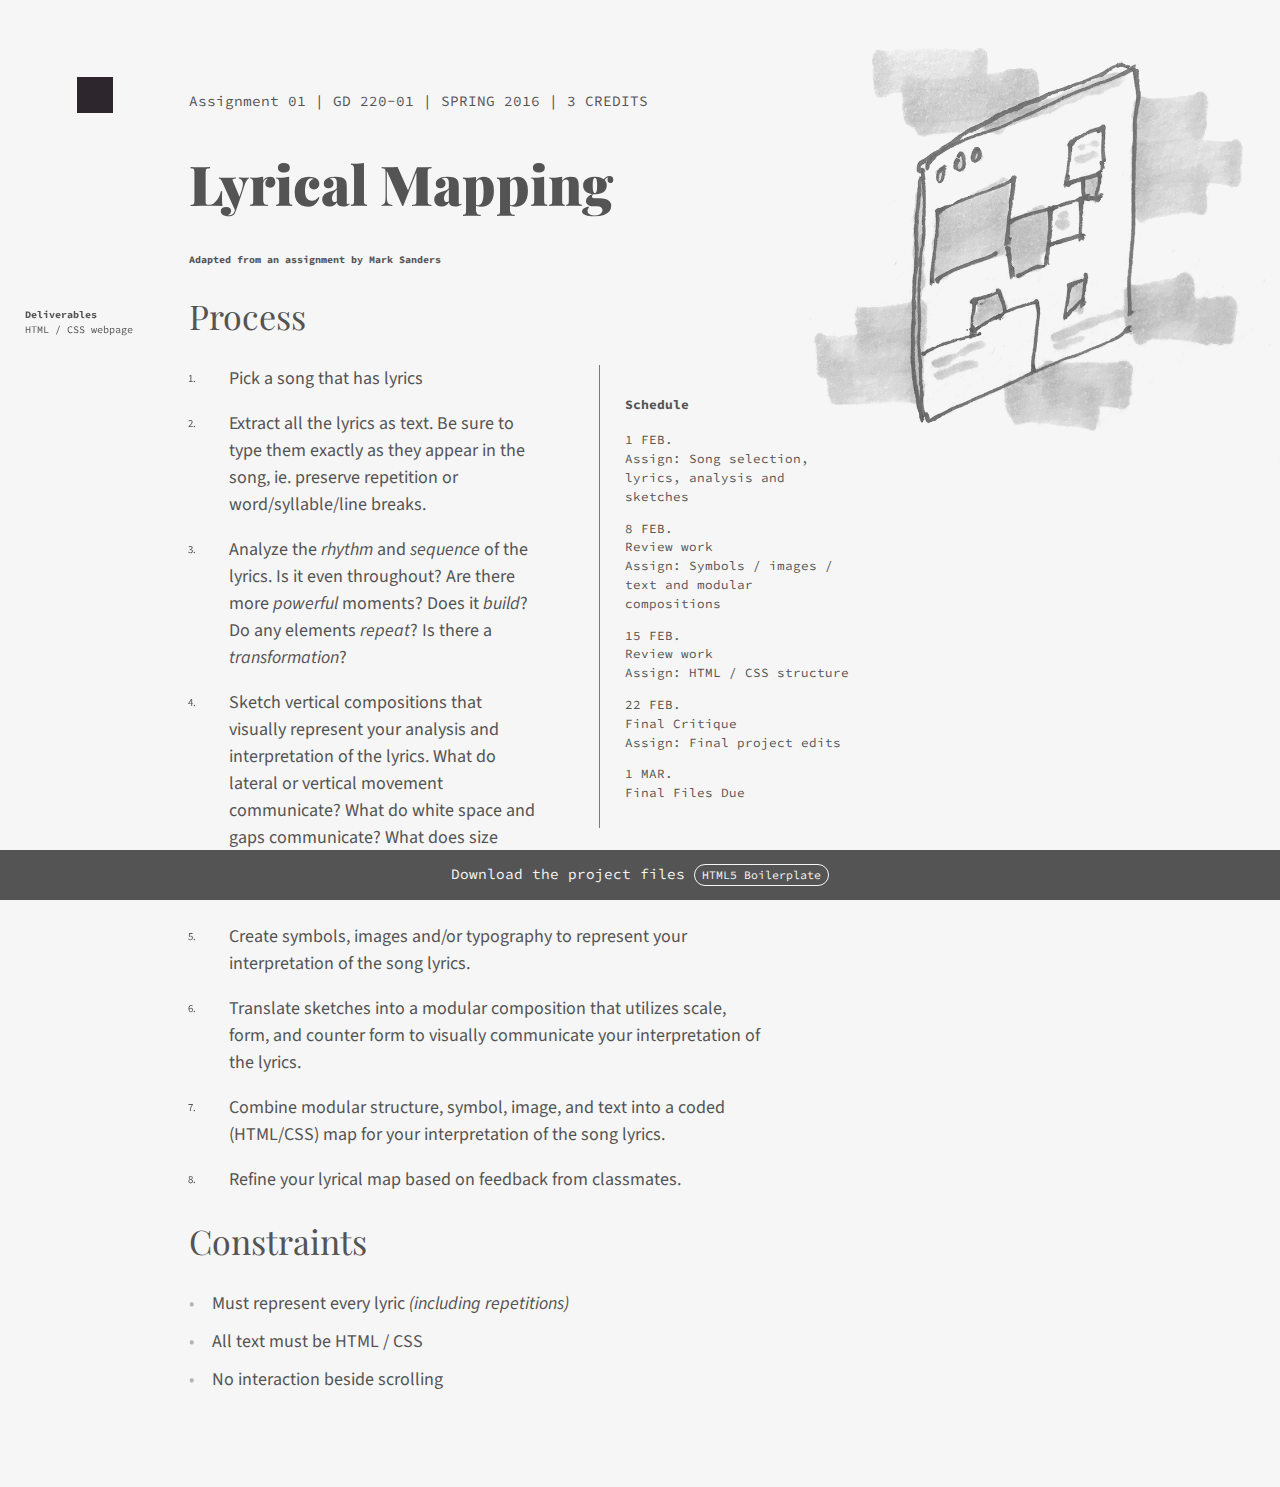
==== assignment-1/index.html @ 88cbe3e4 "updates" ====
<!doctype html>
<html class="no-js" lang="">
    <head>
        <meta charset="utf-8">
        <meta http-equiv="x-ua-compatible" content="ie=edge">
        <title></title>
        <meta name="description" content="">
        <meta name="viewport" content="width=device-width, initial-scale=1">

        <link rel="manifest" href="site.webmanifest">
        <link rel="apple-touch-icon" href="icon.png">
        <!-- Place favicon.ico in the root directory -->
        <link rel="stylesheet" href="../css/normalize.css">
        <link rel="stylesheet" href="../css/assignment.css">
        <link href="https://fonts.googleapis.com/css?family=Source+Code+Pro" rel="stylesheet">
        <link href="https://fonts.googleapis.com/css?family=Playfair+Display:400,400i,900,900i" rel="stylesheet">
        <link href="https://fonts.googleapis.com/css?family=Source+Sans+Pro:400,400i,700" rel="stylesheet">
        <link href="https://fonts.googleapis.com/css?family=Hanalei+Fill|Shrikhand" rel="stylesheet">
    </head>
    <body class="assignment-1">
      <div class="main-nav">

        <div class="openlink"></div>

      <ul class="navitems">
        <li><a href="../assignment-1/index.html">Assignment 1</a></li>
        <li><a href="../assignment-2/index.html">Assignment 2</a></li>
        <li><a href="../syllabus/index.html">Syllabus</a></li>
        <li><a href="https://mica.instructure.com/courses/2441">Instructure</a></li>

        <li><a class="closelink" href="#">×</a></li>
      </ul>

      </div>
        <!--[if lte IE 9]>
            <p class="browserupgrade">You are using an <strong>outdated</strong> browser. Please <a href="https://browsehappy.com/">upgrade your browser</a> to improve your experience and security.</p>
        <![endif]-->

        <!-- Add your site or application content here -->

    <div class="main-content-well">
        <p class="monospace">Assignment 01 | GD 220-01 | SPRING 2016 | 3 CREDITS</p>

        <h1 id="graphic-design-2">Lyrical Mapping</h1>
        <h5>Adapted from an assignment by Mark Sanders</h5>


        <div class="aside-left monospace">
        <p class="monospace"><strong>Deliverables</strong><br>
        HTML / CSS webpage
      </div>





        <h2 id="course-description">Process</h2>

        <div class="aside-right monospace">
        <h4>Schedule</h4>

        <p>1 FEB.<br/>
        Assign: Song selection, lyrics, analysis and sketches</p>

        <p>8 FEB.<br/>
        Review work<br/>
        Assign: Symbols / images / text and modular compositions</p>

        <p>15 FEB.<br/>
        Review work<br/>
        Assign: HTML / CSS structure</p>

        <p>22 FEB.<br/>
        Final Critique<br/>
        Assign: Final project edits</p>

        <p>1 MAR.<br/>
        Final Files Due</p>
        </div>

        <ol>
          <li>Pick a song that has lyrics</li>
          <li>Extract all the lyrics as text. Be sure to type them exactly as they appear in the song, ie.
          preserve repetition or word/syllable/line breaks.</li>

          <li>Analyze the <em>rhythm</em> and <em>sequence</em> of the lyrics. Is it even
          throughout? Are there more <em>powerful</em> moments? Does it
          <em>build</em>? Do any elements <em>repeat</em>? Is there a <em>transformation</em>?</li>

          <li>Sketch vertical compositions that visually represent your analysis and interpretation of the
          lyrics. What do lateral or vertical movement communicate? What do white space and gaps
          communicate? What does size communicate? What does density communicate?</li>

          <li>Create symbols, images and/or typography to represent your interpretation of the song lyrics.</li>

          <li>Translate sketches into a modular composition that utilizes scale, form, and counter form to
          visually communicate your interpretation of the lyrics.</li>

          <li>Combine modular structure, symbol, image, and text into a coded (HTML/CSS) map for
          your interpretation of the song lyrics.</li>

          <li>Refine your lyrical map based on feedback from classmates.</li>
        </ol>

        <h2>Constraints</h2>
        <ul>
        <li>Must represent every lyric <em>(including repetitions)</em></li>
        <li>All text must be HTML / CSS</li>
        <li>No interaction beside scrolling</li>
      </ul>



      </div>

      <div class="call-to-action">

        Download the project files <a href="https://html5boilerplate.com" class="button">HTML5 Boilerplate</a>

      </div>


        <script src="js/vendor/modernizr-3.5.0.min.js"></script>
        <script src="https://code.jquery.com/jquery-3.2.1.min.js" integrity="sha256-hwg4gsxgFZhOsEEamdOYGBf13FyQuiTwlAQgxVSNgt4=" crossorigin="anonymous"></script>
        <script>window.jQuery || document.write('<script src="js/vendor/jquery-3.2.1.min.js"><\/script>')</script>
        <script src="../js/plugins.js"></script>
        <script src="../js/main.js"></script>

        <!-- Google Analytics: change UA-XXXXX-Y to be your site's ID. -->
        <script>
            window.ga=function(){ga.q.push(arguments)};ga.q=[];ga.l=+new Date;
            ga('create','UA-XXXXX-Y','auto');ga('send','pageview')
        </script>
        <script src="https://www.google-analytics.com/analytics.js" async defer></script>
    </body>
</html>
---- css/assignment.css ----
/*! HTML5 Boilerplate v6.0.1 | MIT License | https://html5boilerplate.com/ */

/*
 * What follows is the result of much research on cross-browser styling.
 * Credit left inline and big thanks to Nicolas Gallagher, Jonathan Neal,
 * Kroc Camen, and the H5BP dev community and team.
 */

/* ==========================================================================
   Base styles: opinionated defaults
   ========================================================================== */

html {
    color: #222;
    font-size: 1em;
    line-height: 1.4;
}

/*
 * Remove text-shadow in selection highlight:
 * https://twitter.com/miketaylr/status/12228805301
 *
 * Vendor-prefixed and regular ::selection selectors cannot be combined:
 * https://stackoverflow.com/a/16982510/7133471
 *
 * Customize the background color to match your design.
 */

::-moz-selection {
    background: #a2f1c1;
    text-shadow: none;
}

::selection {
    background: #a2f1c1;
    text-shadow: none;
}

/*
 * A better looking default horizontal rule
 */

hr {
    display: block;
    height: 1px;
    border: 0;
    border-top: 1px solid #ccc;
    margin: 1em 0;
    padding: 0;
}

/*
 * Remove the gap between audio, canvas, iframes,
 * images, videos and the bottom of their containers:
 * https://github.com/h5bp/html5-boilerplate/issues/440
 */

audio,
canvas,
iframe,
img,
svg,
video {
    vertical-align: middle;
}

/*
 * Remove default fieldset styles.
 */

fieldset {
    border: 0;
    margin: 0;
    padding: 0;
}

/*
 * Allow only vertical resizing of textareas.
 */

textarea {
    resize: vertical;
}

/* ==========================================================================
   Browser Upgrade Prompt
   ========================================================================== */

.browserupgrade {
    margin: 0.2em 0;
    background: #ccc;
    color: #000;
    padding: 0.2em 0;
}

/* ==========================================================================
   Author's custom styles
   ========================================================================== */

   @keyframes risein {
       from {transform:translateY(100%);}
       to {transform:translateY(0%);}
   }

 .animation .g,  .animation .d,  .animation .two {
   display: inline-block;
 }

 .animation {
    animation:spin 12s linear reverse infinite;
    display: inline-block;
    font-size: 30px;
    position: fixed;
    right:6vw;
    top:6vw;
    transform-style: preserve-3d;
    font-weight: bold;
 }

   .animation .g {
     animation:spin 6s linear -.4s infinite;
   }
   .animation .d {
     animation:spin 6s linear -.8s infinite;
   }
   .animation .two {
     animation:spin 6s linear -1.8s infinite;
   }


 body {
   padding:6vw;
   font-family: monospace;
   color:#545454;
   background-color:#f6f6f6;
   font-family: 'Source Sans Pro', sans-serif;
   font-size: 18px;
   line-height: 1.5;



 }



h1 {
font-family: 'Playfair Display', serif;
font-weight: 900;
font-size: 55px;
line-height: 1.2;

}

h2 {
font-size: 34px;
line-height: 1.2;
}

h3 {
font-size: 21px;
line-height: 1.2;
font-style: italic;
}

h4 {
font-size: 13px;
}

h5 {
font-size: 10px;
}

h2,h3 {
font-family: 'Playfair Display', serif;
font-weight: normal;
}

h4,h5,h6 {
  font-family: 'Source Code Pro', monospace;
}

.monospace, a {
  font-family: 'Source Code Pro', monospace;
  font-size: 80%;

}

p.small {
  font-size: 12px;
}

a {
  color:inherit;
  text-decoration: none;
  padding-bottom: .3em;
  padding-top: .3em;
  border-bottom: 1px solid transparent;
}

a:hover {
  border-bottom: 1px solid #2d262d;
}

.strikethrough:before {
  content:"";
  height:2px;
  background:#2d262d;
  position: absolute;
  width:120%;
  margin-top: .7em;
  transform: rotate(-8deg);
}

.strikethrough {
  position: relative;
}

.main-content-well {
  max-width: 32em;
}

ul {
  list-style: none;
  padding-left: 1.3em;
}



li {
  margin-bottom:.6em;
}

ul li:before {
  content: "•";
  padding-right: 1em;
  opacity:.4;
  margin-left: -1.3em;
}

ol.timeline {
  border-left:1px dashed black;
  margin-left: 2em;
}

ol li {
  list-style: none;
  counter-increment: step-counter;
  position: relative;
  margin: 1em 0;
  display: block;
}

.inactive {
  text-decoration: line-through;
  opacity:.7
}




ol li:before {
    content:counter(step-counter)"." ;
    margin-right: 5px;
    font-size: 60%;
    position:absolute;
    text-align: center;
    width:3em;
    margin-left: -5em;
    margin-top: 0;
    padding:.6em 0
}

.agenda-item {
  display:block;
}

.source {
  font-size: 60%;
  display: inline-block;
  border:1px solid rgba(0,0,0,.2);
  transform:translateY(-.1em);
  padding:.3em .6em;
  margin-left:.6em;
  text-transform: uppercase;
  border-radius: 100px;
}

.call-to-action {
  background:#545454;
  color: #f6f6f6;
  position:fixed;
  bottom:0;
  left:0;
  right:0;
  font-family: 'Source Code Pro', monospace;
  text-align: center;
  padding:1em .6em;
  transition: 300ms;
  font-size: 80%;
  animation:risein 1s ease 300ms both;
}

.call-to-action:hover {
  padding:1.6em .6em;
}

a.button {
  border:1px solid;
  border-radius: 100px;
  padding:.3em .6em;
  transition: 300ms;
}

a.button.inactive {
  opacity:.4;
}


a.button.active:hover {
  border:1px solid;
  border-radius: 100px;
  padding:.3em .6em;
  background:#f6f6f6;
  color: #545454;
  transition: 100ms;
}

/* assignment-2 styles */

@keyframes spin {
        from {
          transform:rotateX(60deg) rotateZ(0deg);
        }

        to {
          transform:rotateX(60deg) rotateZ(360deg);
        }
      }

      @keyframes fade-in {
        0% {
          transform:translateY(0px);
          opacity:1;
          animation-timing-function: ease-out;
        }

        10% {
          transform:translateY(-30px);
          opacity:1;
          animation-timing-function: ease-in;
        }

        20% {
          transform:translateY(0px);
          opacity:1;
          animation-timing-function: ease-out;
        }

        100% {
          transform:translateY(0px);
          opacity:1;
          animation-timing-function: ease-out;
        }
      }

      @keyframes spin-alt {
        from {
          transform:rotateX(-90deg) rotateY(0deg);
        }

        to {
          transform:rotateX(-90deg) rotateY(360deg);
        }
      }
      .a2-image-illustration {
          transform-style: preserve-3d;
          position: absolute;
          display:none;
          width:400px;
          height:400px;
          animation: spin 30s infinite linear reverse;
          left:60%;
          top:130px;
          transform-origin: 45% 45%;
        }

        .a2-image-illustration img {
          width:auto;
          height:100%;
          animation-name: fade-in;
          animation-duration:4000ms;
          animation-fill-mode: both;

          animation-iteration-count: infinite;
        }

        .a2-image-illustration .img-textbubble1 img {
          animation-delay:300ms;
        }

        .a2-image-illustration .img-imgbubble1 img {
          animation-delay:600ms;
        }

        .a2-image-illustration .img-textbubble2 img {
          animation-delay:900ms;
        }

        .a2-image-illustration .img-imgbubble2 img {
          animation-delay:1200ms;
        }





        .a2-image-illustration .img-line{
          background-image: url("../img/a2/line.png");
          background-size: contain;
          background-repeat: no-repeat;
          width:300px;
          height:300px;
          position: absolute;
        }

        .a2-image-illustration .img-shadow{
          background-image: url("../img/a2/shadow.png");
          transform:translateZ(-40px);
          background-size: contain;
          background-repeat: no-repeat;
          width:300px;
          height:300px;
          position: absolute;
        }

        .a2-image-illustration .img-textbubble1{
          transform:rotateX(-90deg);
          width:200px;
          height:200px;
          top: -120px;
          left: 200px;
          position: absolute;
          animation: spin-alt 30s infinite linear reverse;
          transform-origin: 35% 90%;
        }

        .a2-image-illustration .img-textbubble2{
          transform:rotateX(-90deg);
          width:200px;
          height:200px;
          top: 0px;
          left: 55px;
          position: absolute;
          animation: spin-alt 30s infinite linear reverse;
          transform-origin: 34% 90%;
        }

        .a2-image-illustration .img-imgbubble1{
          transform:rotateX(-90deg);
          width:200px;
          height:200px;
          top: -40px;
          left: 153px;
          position: absolute;
          animation: spin-alt 30s infinite linear reverse;
          transform-origin: 28% 90%;
        }
        .a2-image-illustration .img-imgbubble2{
          transform:rotateX(-90deg);
          top: 60px;
          left: -44px;
          width:200px;
          height:200px;
          position: absolute;
          animation: spin-alt 30s infinite linear reverse;
          transform-origin: 36% 90%;
        }

@media (min-width: 800px) {

  body {
    background-repeat: no-repeat;
  }

  body.assignment-1 {
    background-image:url("../img/bg-a1.png");
    background-position: top right;
    background-size: 40%;
  }

   body.assignment-2 {
    background-image:url("../img/a2/bg.png");
    background-size: 240px;
    background-position: 80% 20px;
  }

  .animation {
     font-size: 100px;
  }

  p.small {
    columns: 2;
    column-gap: 20px;
  }

.aside-right {
  float:right;
  font-size: 70%;
  margin: 0 -20% 10% 10%;
  padding:1em 2em;
  width:40%;
  border-left:1px solid rgba(0,0,0,.5);
}

.aside-left {
  position:fixed;
  font-size: 70%;
  left:0;
  padding:1em 2em;
  width:10%;
}

.main-content-well {
  margin-left:10%;
}

.a2-image-illustration {
  display:block;
}

}







/* ==========================================================================
   Helper classes
   ========================================================================== */

/*
 * Hide visually and from screen readers
 */

.hidden {
    display: none !important;
}

/*
 * Hide only visually, but have it available for screen readers:
 * https://snook.ca/archives/html_and_css/hiding-content-for-accessibility
 *
 * 1. For long content, line feeds are not interpreted as spaces and small width
 *    causes content to wrap 1 word per line:
 *    https://medium.com/@jessebeach/beware-smushed-off-screen-accessible-text-5952a4c2cbfe
 */

.visuallyhidden {
    border: 0;
    clip: rect(0 0 0 0);
    -webkit-clip-path: inset(50%);
    clip-path: inset(50%);
    height: 1px;
    margin: -1px;
    overflow: hidden;
    padding: 0;
    position: absolute;
    width: 1px;
    white-space: nowrap; /* 1 */
}

/*
 * Extends the .visuallyhidden class to allow the element
 * to be focusable when navigated to via the keyboard:
 * https://www.drupal.org/node/897638
 */

.visuallyhidden.focusable:active,
.visuallyhidden.focusable:focus {
    clip: auto;
    -webkit-clip-path: none;
    clip-path: none;
    height: auto;
    margin: 0;
    overflow: visible;
    position: static;
    width: auto;
    white-space: inherit;
}

/*
 * Hide visually and from screen readers, but maintain layout
 */

.invisible {
    visibility: hidden;
}

/*
 * Clearfix: contain floats
 *
 * For modern browsers
 * 1. The space content is one way to avoid an Opera bug when the
 *    `contenteditable` attribute is included anywhere else in the document.
 *    Otherwise it causes space to appear at the top and bottom of elements
 *    that receive the `clearfix` class.
 * 2. The use of `table` rather than `block` is only necessary if using
 *    `:before` to contain the top-margins of child elements.
 */

.clearfix:before,
.clearfix:after {
    content: " "; /* 1 */
    display: table; /* 2 */
}

.clearfix:after {
    clear: both;
}

/* ==========================================================================
   EXAMPLE Media Queries for Responsive Design.
   These examples override the primary ('mobile first') styles.
   Modify as content requires.
   ========================================================================== */

@media only screen and (min-width: 35em) {
    /* Style adjustments for viewports that meet the condition */
}

@media print,
       (-webkit-min-device-pixel-ratio: 1.25),
       (min-resolution: 1.25dppx),
       (min-resolution: 120dpi) {
    /* Style adjustments for high resolution devices */
}

/* ==========================================================================
   Print styles.
   Inlined to avoid the additional HTTP request:
   http://www.phpied.com/delay-loading-your-print-css/
   ========================================================================== */

@media print {
    *,
    *:before,
    *:after {
        background: transparent !important;
        color: #000 !important; /* Black prints faster:
                                   http://www.sanbeiji.com/archives/953 */
        box-shadow: none !important;
        text-shadow: none !important;
    }

    a,
    a:visited {
        text-decoration: underline;
    }

    a[href]:after {
        content: " (" attr(href) ")";
    }

    abbr[title]:after {
        content: " (" attr(title) ")";
    }

    /*
     * Don't show links that are fragment identifiers,
     * or use the `javascript:` pseudo protocol
     */

    a[href^="#"]:after,
    a[href^="javascript:"]:after {
        content: "";
    }

    pre {
        white-space: pre-wrap !important;
    }
    pre,
    blockquote {
        border: 1px solid #999;
        page-break-inside: avoid;
    }

    /*
     * Printing Tables:
     * http://css-discuss.incutio.com/wiki/Printing_Tables
     */

    thead {
        display: table-header-group;
    }

    tr,
    img {
        page-break-inside: avoid;
    }

    p,
    h2,
    h3 {
        orphans: 3;
        widows: 3;
    }

    h2,
    h3 {
        page-break-after: avoid;
    }
}
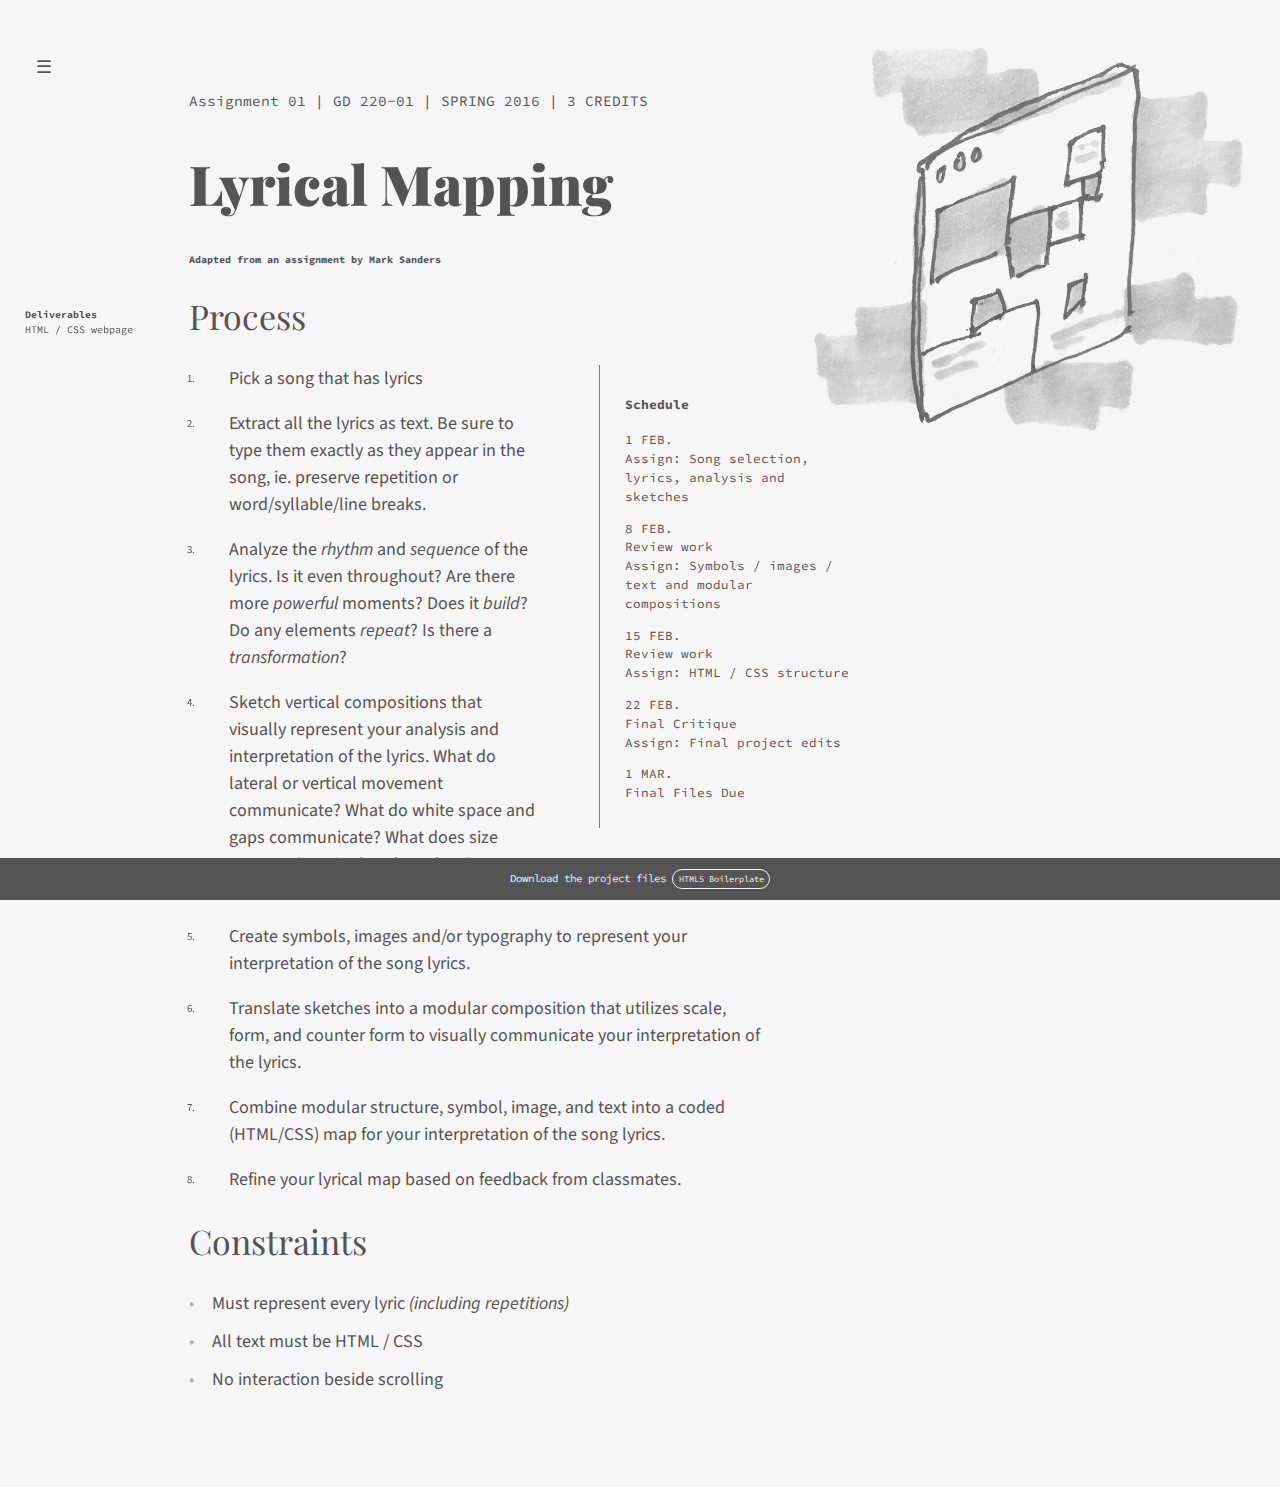
==== commit a1105f92: "nav update" ====
--- a/assignment-1/index.html
+++ b/assignment-1/index.html
@@ -20,7 +20,7 @@
     <body class="assignment-1">
       <div class="main-nav">
 
-        <div class="openlink"></div>
+        <div class="openlink">&#9776;</div>
 
       <ul class="navitems">
         <li><a href="../assignment-1/index.html">Assignment 1</a></li>
--- a/css/assignment.css
+++ b/css/assignment.css
@@ -129,7 +129,7 @@
 
 
  body {
-   padding:6vw;
+   padding:6vw 80px 6vw 6vw;
    font-family: monospace;
    color:#545454;
    background-color:#f6f6f6;
@@ -296,7 +296,7 @@
   text-align: center;
   padding:1em .6em;
   transition: 300ms;
-  font-size: 80%;
+  font-size: 60%;
   animation:risein 1s ease 300ms both;
 }
 
@@ -309,6 +309,7 @@
   border-radius: 100px;
   padding:.3em .6em;
   transition: 300ms;
+  display: inline-block;
 }
 
 a.button.inactive {
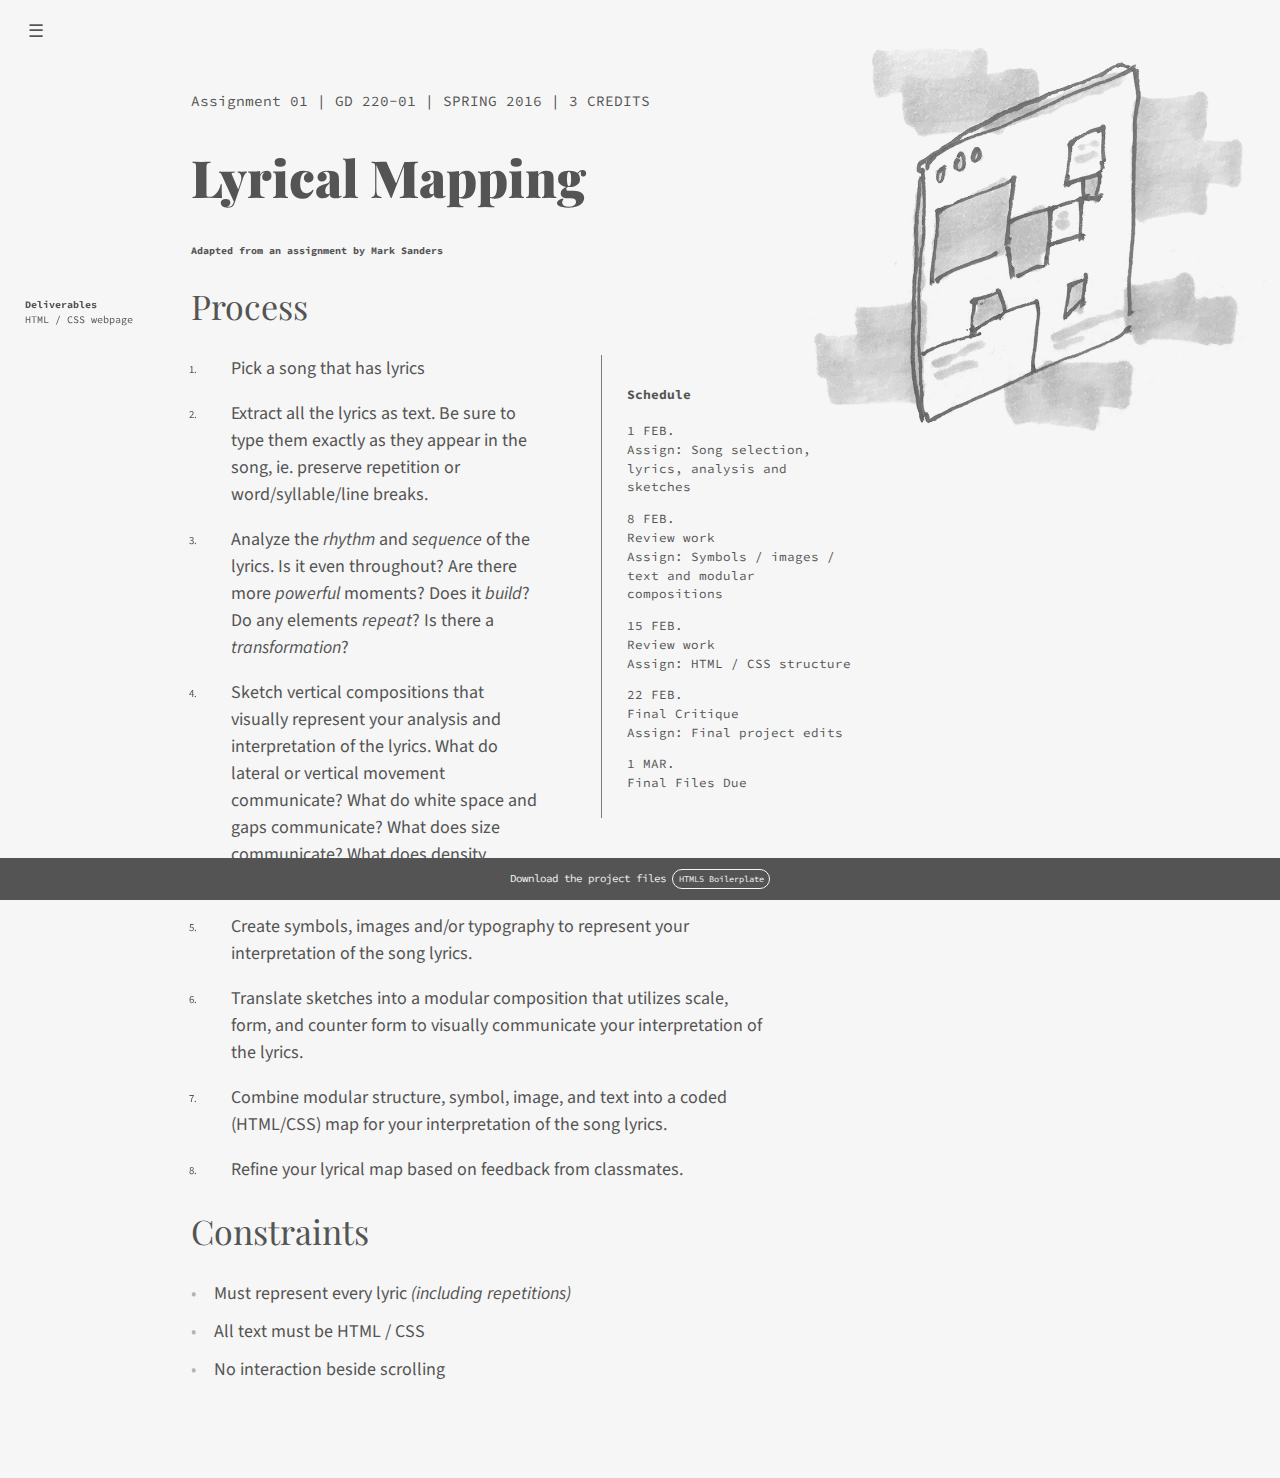
==== commit 98f01dc1: "updates" ====
--- a/assignment-1/index.html
+++ b/assignment-1/index.html
@@ -23,8 +23,8 @@
         <div class="openlink">&#9776;</div>
 
       <ul class="navitems">
-        <li><a href="../assignment-1/index.html">Assignment 1</a></li>
-        <li><a href="../assignment-2/index.html">Assignment 2</a></li>
+        <li><a href="../assignment-1/index.html">Assignment I</a></li>
+        <li><a href="../assignment-2/index.html">Assignment II</a></li>
         <li><a href="../syllabus/index.html">Syllabus</a></li>
         <li><a href="https://mica.instructure.com/courses/2441">Instructure</a></li>
 
--- a/css/assignment.css
+++ b/css/assignment.css
@@ -129,12 +129,12 @@
 
 
  body {
-   padding:6vw 80px 6vw 6vw;
+   padding:6vw 60px 6vw 6vw;
    font-family: monospace;
    color:#545454;
    background-color:#f6f6f6;
    font-family: 'Source Sans Pro', sans-serif;
-   font-size: 18px;
+   font-size: 16px;
    line-height: 1.5;
 
 
@@ -146,7 +146,7 @@
 h1 {
 font-family: 'Playfair Display', serif;
 font-weight: 900;
-font-size: 55px;
+font-size: 34px;
 line-height: 1.2;
 
 }
@@ -479,8 +479,14 @@
 
 @media (min-width: 800px) {
 
+  h1 {
+  font-size: 4vw;
+
+  }
+
   body {
     background-repeat: no-repeat;
+    font-size: 18px;
   }
 
   body.assignment-1 {
